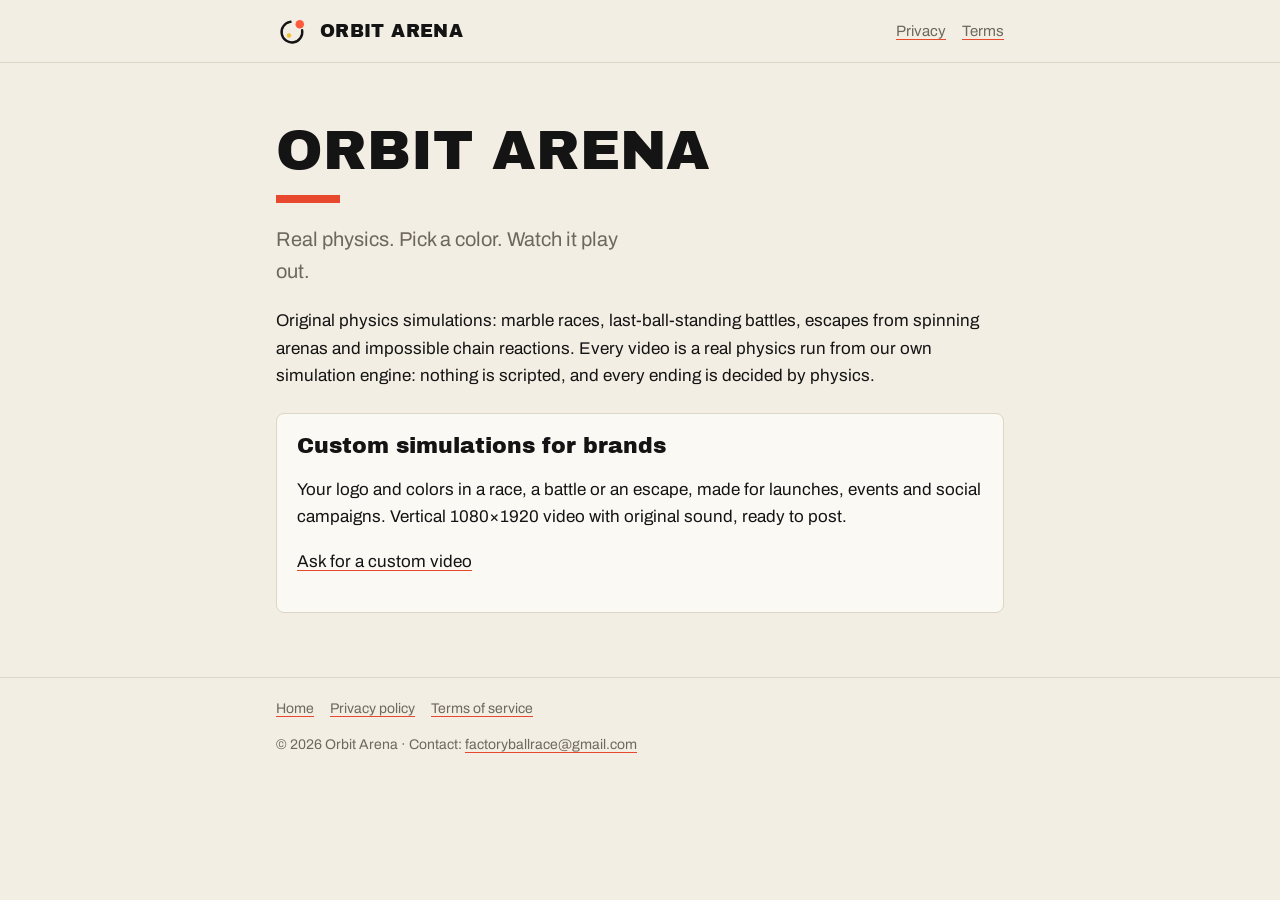
==== index.html @ 72a117ca "Orbit Arena website: home, privacy policy, terms" ====
<!doctype html>
<html lang="en">
<head>
<meta charset="utf-8">
<meta name="viewport" content="width=device-width, initial-scale=1">
<title>Orbit Arena — Real physics. Pick a color. Watch it play out.</title>
<meta name="description" content="Orbit Arena — Real physics. Pick a color. Watch it play out.">
<link rel="icon" href="icon.png">
<link rel="stylesheet" href="style.css">
</head>
<body>
<header class="top">
  <div class="wrap">
    <a class="brand" href="index.html" aria-label="Orbit Arena home">
      <svg viewBox="0 0 256 256" aria-hidden="true"><circle cx="120" cy="136" r="78" fill="none" stroke="currentColor" stroke-width="18" stroke-linecap="round" stroke-dasharray="368 122" transform="rotate(-10 120 136)"/><circle cx="98" cy="162" r="17" fill="#F2C230"/><circle cx="179" cy="77" r="32" fill="#FF5A3C"/></svg>
      <span>ORBIT ARENA</span>
    </a>
    <nav><a href="privacy.html">Privacy</a><a href="terms.html">Terms</a></nav>
  </div>
</header>
<main class="wrap">
<h1>Orbit Arena</h1>
<div class="bar"></div>
<p class="lead">Real physics. Pick a color. Watch it play out.</p>
<p>Original physics simulations: marble races, last-ball-standing battles, escapes from spinning arenas and
impossible chain reactions. Every video is a real physics run from our own simulation engine: nothing is
scripted, and every ending is decided by physics.</p>



<div class="card">
  <h2 style="margin-top:0">Custom simulations for brands</h2>
  <p>Your logo and colors in a race, a battle or an escape, made for launches, events and social campaigns.
  Vertical 1080×1920 video with original sound, ready to post.</p>
  <p><a href="mailto:factoryballrace@gmail.com?subject=Custom%20simulation">Ask for a custom video</a></p>
</div>

</main>
<footer>
  <div class="wrap">
    <a href="index.html">Home</a><a href="privacy.html">Privacy policy</a><a href="terms.html">Terms of service</a>
    <p>© 2026 Orbit Arena · Contact: <a href="mailto:factoryballrace@gmail.com">factoryballrace@gmail.com</a></p>
  </div>
</footer>
</body>
</html>
---- style.css ----
@font-face { font-family: 'Archivo Black'; src: url('fonts/ArchivoBlack-Regular.ttf') format('truetype'); font-display: swap; }
@font-face { font-family: 'Archivo'; src: url('fonts/Archivo-Variable.ttf') format('truetype'); font-weight: 100 900; font-display: swap; }

:root {
  --paper: #F3EEE3;
  --surface: #FBF9F4;
  --ink: #141414;
  --muted: #6E685C;
  --line: #DDD5C5;
  --coral: #E8492E;
}
@media (prefers-color-scheme: dark) {
  :root { --paper: #17171A; --surface: #202024; --ink: #F4F1EA; --muted: #9C978C; --line: #34343A; --coral: #FF5A3C; }
}

* { box-sizing: border-box; }
html { -webkit-text-size-adjust: 100%; }
body {
  margin: 0;
  background: var(--paper);
  color: var(--ink);
  font: 17px/1.6 'Archivo', system-ui, sans-serif;
}
a { color: inherit; text-decoration-color: var(--coral); text-underline-offset: 3px; }
a:hover { color: var(--coral); }
.wrap { max-width: 760px; margin: 0 auto; padding: 0 16px; }

header.top { border-bottom: 1px solid var(--line); }
header.top .wrap { display: flex; align-items: center; justify-content: space-between; gap: 12px; padding-top: 14px; padding-bottom: 14px; }
.brand { display: flex; align-items: center; gap: 10px; text-decoration: none; }
.brand svg { width: 34px; height: 34px; flex: none; }
.brand span { font: 18px/1 'Archivo Black', sans-serif; letter-spacing: 0.02em; }
nav a { margin-left: 16px; font-size: 15px; color: var(--muted); }

h1, h2, h3 { font-family: 'Archivo Black', sans-serif; font-weight: 400; line-height: 1.15; }
h1 { font-size: clamp(34px, 7vw, 56px); margin: 56px 0 12px; text-transform: uppercase; }
h2 { font-size: 22px; margin: 40px 0 8px; }
h3 { font-size: 17px; margin: 24px 0 4px; }
.bar { width: 64px; height: 8px; background: var(--coral); margin: 0 0 20px; }
.lead { font-size: 20px; color: var(--muted); max-width: 34ch; }
.muted { color: var(--muted); }
.card { background: var(--surface); border: 1px solid var(--line); border-radius: 8px; padding: 20px; margin: 24px 0; }
ul { padding-left: 20px; }
li { margin: 4px 0; }
.links { display: flex; flex-wrap: wrap; gap: 10px; padding: 0; list-style: none; }
.links a { display: inline-block; border: 1px solid var(--ink); border-radius: 6px; padding: 8px 14px; text-decoration: none; font-weight: 600; }
.links a:hover { border-color: var(--coral); }
footer { border-top: 1px solid var(--line); margin-top: 64px; padding: 20px 0 40px; font-size: 14px; color: var(--muted); }
footer a { margin-right: 16px; }
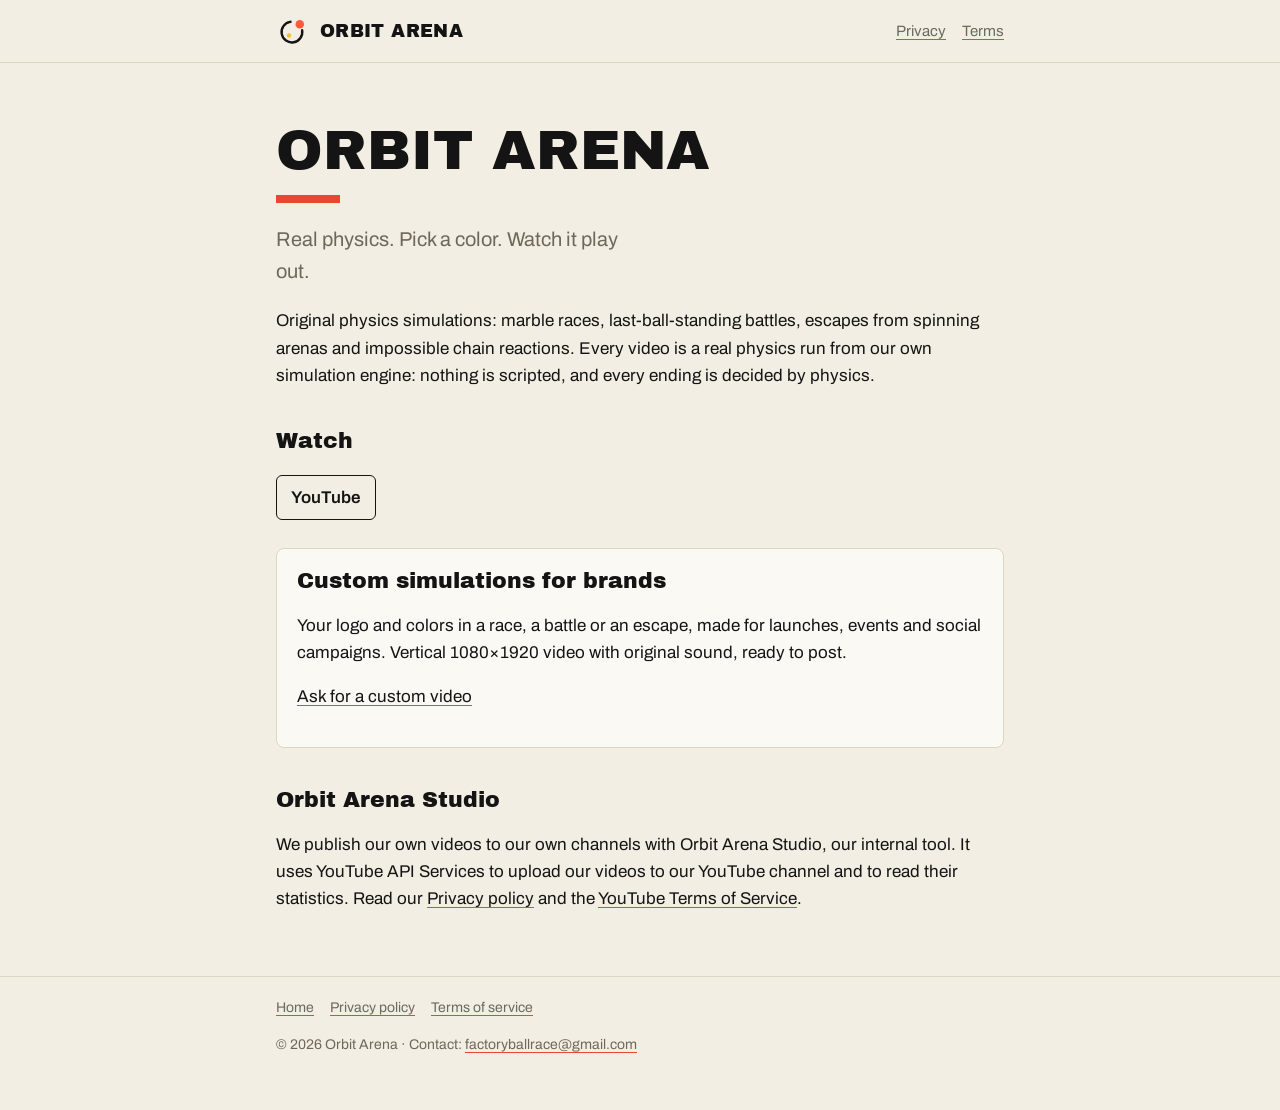
==== commit e8dfa243: "Home: YouTube channel link and Orbit Arena Studio note" ====
--- a/index.html
+++ b/index.html
@@ -26,7 +26,8 @@
 impossible chain reactions. Every video is a real physics run from our own simulation engine: nothing is
 scripted, and every ending is decided by physics.</p>
 
-
+<h2>Watch</h2>
+<ul class="links"><li><a href="https://www.youtube.com/@orbitarenatv" rel="me">YouTube</a></li></ul>
 
 <div class="card">
   <h2 style="margin-top:0">Custom simulations for brands</h2>
@@ -34,6 +35,11 @@
   Vertical 1080×1920 video with original sound, ready to post.</p>
   <p><a href="mailto:factoryballrace@gmail.com?subject=Custom%20simulation">Ask for a custom video</a></p>
 </div>
+
+<h2>Orbit Arena Studio</h2>
+<p>We publish our own videos to our own channels with Orbit Arena Studio, our internal tool. It uses
+YouTube API Services to upload our videos to our YouTube channel and to read their statistics. Read our
+<a href="privacy.html">Privacy policy</a> and the <a href="https://www.youtube.com/t/terms">YouTube Terms of Service</a>.</p>
 
 </main>
 <footer>
